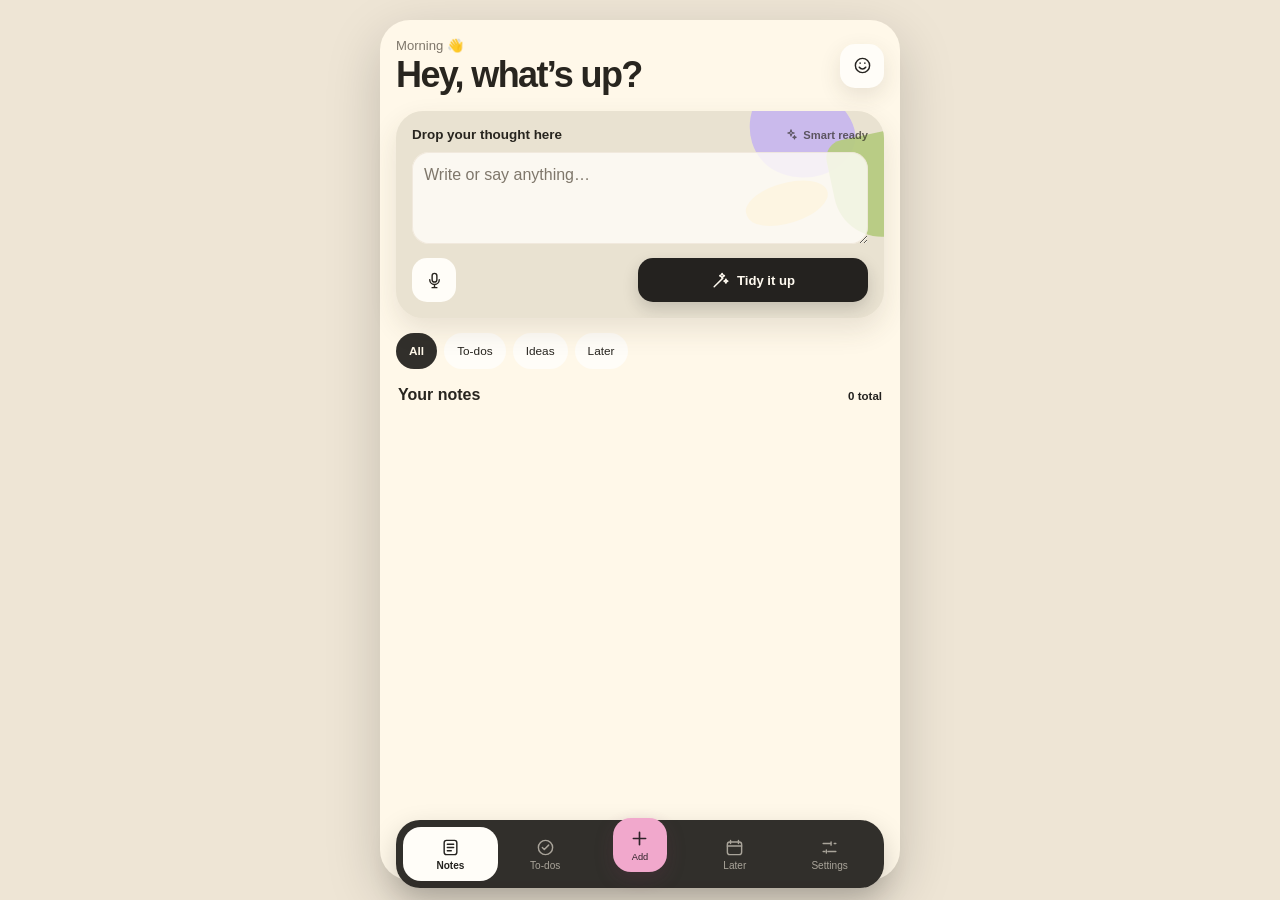
==== index.html @ 0a2e4836 "Build Mello Notes PWA with Daily Space design" ====
<!doctype html>
<html lang="en">
<head>
  <meta charset="utf-8">
  <meta name="viewport" content="width=device-width, initial-scale=1, viewport-fit=cover">
  <meta name="theme-color" content="#fff8e9">
  <meta name="apple-mobile-web-app-capable" content="yes">
  <meta name="apple-mobile-web-app-status-bar-style" content="default">
  <meta name="apple-mobile-web-app-title" content="Mello Notes">
  <meta name="description" content="A friendly, private notes app that turns messy thoughts into clear notes and actions.">
  <title>Mello Notes</title>
  <link rel="manifest" href="manifest.webmanifest">
  <link rel="icon" href="icons/icon.svg" type="image/svg+xml">
  <link rel="apple-touch-icon" href="icons/icon-180.png">
  <link rel="stylesheet" href="styles.css">
</head>
<body>
  <div class="app-shell" data-theme="sunset">
    <header class="app-header">
      <div>
        <p class="greeting" id="greeting">Morning 👋</p>
        <h1 id="screenTitle">Hey, what’s up?</h1>
      </div>
      <button class="icon-button profile-button" id="settingsButton" aria-label="Open settings">
        <svg aria-hidden="true"><use href="#icon-smile"></use></svg>
      </button>
    </header>

    <main>
      <section class="capture-panel" id="capturePanel" aria-labelledby="newNoteLabel">
        <span class="abstract-shape shape-a" aria-hidden="true"></span>
        <span class="abstract-shape shape-b" aria-hidden="true"></span>
        <span class="abstract-shape shape-c" aria-hidden="true"></span>
        <div class="capture-heading">
          <label id="newNoteLabel" for="noteInput">Drop your thought here</label>
          <span class="ai-ready"><svg aria-hidden="true"><use href="#icon-sparkles"></use></svg>Smart ready</span>
        </div>
        <textarea id="noteInput" rows="3" placeholder="Write or say anything…" autocomplete="off"></textarea>
        <div class="capture-actions">
          <button class="mic-button" id="micButton" type="button" aria-label="Use iPhone dictation">
            <svg aria-hidden="true"><use href="#icon-mic"></use></svg>
          </button>
          <button class="primary-button" id="organizeButton" type="button">
            <svg aria-hidden="true"><use href="#icon-wand"></use></svg>
            Tidy it up
          </button>
        </div>
      </section>

      <section id="notesView" class="view active-view" aria-label="Notes">
        <div class="filter-row" role="group" aria-label="Filter notes">
          <button class="filter-chip active" data-filter="all">All</button>
          <button class="filter-chip" data-filter="task">To-dos</button>
          <button class="filter-chip" data-filter="idea">Ideas</button>
          <button class="filter-chip" data-filter="scheduled">Later</button>
        </div>
        <div class="section-heading">
          <h2>Your notes</h2>
          <span id="noteCount">0 total</span>
        </div>
        <div class="note-grid" id="noteGrid"></div>
        <div class="empty-state" id="notesEmpty" hidden>
          <span class="empty-icon">💭</span>
          <h3>Your thoughts will live here</h3>
          <p>Write something above—even if it is messy.</p>
        </div>
      </section>

      <section id="tasksView" class="view" aria-label="Tasks" hidden>
        <div class="section-heading top-section"><h2>To-dos</h2><span id="taskCount">0 open</span></div>
        <div id="taskList" class="task-list"></div>
        <div class="empty-state" id="tasksEmpty" hidden><span class="empty-icon">✅</span><h3>Nothing waiting</h3><p>Tasks found in your notes will appear here.</p></div>
      </section>

      <section id="scheduleView" class="view" aria-label="Schedule" hidden>
        <div class="section-heading top-section"><h2>Later</h2><span>Reminders</span></div>
        <div id="scheduleList" class="schedule-list"></div>
        <div class="empty-state" id="scheduleEmpty" hidden><span class="empty-icon">🗓️</span><h3>No reminders yet</h3><p>Add a date to any note when you need a nudge.</p></div>
      </section>
    </main>

    <nav class="bottom-nav" aria-label="Main navigation">
      <button class="nav-button active" data-view="notes" aria-label="Notes"><svg aria-hidden="true"><use href="#icon-note"></use></svg><span>Notes</span></button>
      <button class="nav-button" data-view="tasks" aria-label="Tasks"><svg aria-hidden="true"><use href="#icon-check"></use></svg><span>To-dos</span></button>
      <button class="nav-button add-button" data-view="add" aria-label="Add a note"><svg aria-hidden="true"><use href="#icon-plus"></use></svg><span>Add</span></button>
      <button class="nav-button" data-view="schedule" aria-label="Schedule"><svg aria-hidden="true"><use href="#icon-calendar"></use></svg><span>Later</span></button>
      <button class="nav-button" data-view="settings" aria-label="Settings"><svg aria-hidden="true"><use href="#icon-settings"></use></svg><span>Settings</span></button>
    </nav>

  <dialog id="organizeDialog" class="sheet-dialog">
    <form method="dialog" class="sheet-card" id="organizeForm">
      <div class="sheet-handle"></div>
      <div class="sheet-header"><div><span class="sheet-kicker">Smart suggestion</span><h2>Here’s a clearer version</h2></div><button class="icon-button" value="cancel" aria-label="Close"><svg aria-hidden="true"><use href="#icon-close"></use></svg></button></div>
      <label for="organizedTitle">Title</label>
      <input id="organizedTitle" type="text" maxlength="80">
      <label for="organizedText">Organized note</label>
      <textarea id="organizedText" rows="5"></textarea>
      <div class="suggestion-block">
        <div class="suggestion-heading"><strong>Tasks found</strong><span id="detectedTaskCount">0</span></div>
        <div id="detectedTasks" class="detected-tasks"></div>
      </div>
      <div class="reminder-fields">
        <label>Reminder date<input id="suggestedDate" type="date"></label>
        <label>Time<input id="suggestedTime" type="time"></label>
      </div>
      <details class="original-note"><summary>See original words</summary><p id="originalText"></p></details>
      <div class="sheet-actions"><button class="secondary-button" value="cancel">Keep original</button><button class="primary-button" id="applyOrganized" value="default"><svg aria-hidden="true"><use href="#icon-check"></use></svg>Use this version</button></div>
    </form>
  </dialog>

  <dialog id="noteDialog" class="sheet-dialog">
    <form method="dialog" class="sheet-card" id="noteForm">
      <div class="sheet-handle"></div>
      <div class="sheet-header"><div><span class="sheet-kicker">Note</span><h2>Edit your note</h2></div><button class="icon-button" value="cancel" aria-label="Close"><svg aria-hidden="true"><use href="#icon-close"></use></svg></button></div>
      <input type="hidden" id="editingNoteId">
      <label for="editingTitle">Title</label><input id="editingTitle" type="text" maxlength="80">
      <label for="editingText">Note</label><textarea id="editingText" rows="6"></textarea>
      <div class="reminder-fields"><label>Reminder date<input id="editingDate" type="date"></label><label>Time<input id="editingTime" type="time"></label></div>
      <div class="sheet-actions split"><button type="button" class="danger-button" id="deleteNote">Delete</button><div><button class="secondary-button" value="cancel">Cancel</button><button class="primary-button" id="saveNote" value="default">Save</button></div></div>
    </form>
  </dialog>

  <dialog id="settingsDialog" class="sheet-dialog">
    <form method="dialog" class="sheet-card settings-card">
      <div class="sheet-handle"></div>
      <div class="sheet-header"><div><span class="sheet-kicker">Make it yours</span><h2>Settings</h2></div><button class="icon-button" value="cancel" aria-label="Close"><svg aria-hidden="true"><use href="#icon-close"></use></svg></button></div>
      <section class="settings-section"><h3>Colour</h3><div class="theme-picker" id="themePicker"><button type="button" data-theme="ocean" class="theme-option"><span class="theme-swatch ocean"></span>Ocean</button><button type="button" data-theme="grape" class="theme-option"><span class="theme-swatch grape"></span>Grape</button><button type="button" data-theme="sunset" class="theme-option active"><span class="theme-swatch sunset"></span>Daily</button><button type="button" data-theme="matcha" class="theme-option"><span class="theme-swatch matcha"></span>Matcha</button></div></section>
      <section class="settings-section"><h3>Install on iPhone</h3><p>Open this page in Safari, tap Share, then choose <strong>Add to Home Screen</strong>.</p></section>
      <section class="settings-section"><h3>Your data</h3><p>Notes stay in this browser on this device.</p><div class="settings-actions"><button type="button" class="secondary-button" id="exportData">Export backup</button><label class="secondary-button file-button">Import backup<input id="importData" type="file" accept="application/json"></label></div></section>
    </form>
  </dialog>

  <div class="toast" id="toast" role="status" aria-live="polite"></div>
  </div>

  <svg width="0" height="0" class="icon-sprite" aria-hidden="true">
    <symbol id="icon-smile" viewBox="0 0 24 24"><circle cx="12" cy="12" r="9" fill="none" stroke="currentColor" stroke-width="1.8"/><path d="M8 14.2c1 1.5 2.3 2.2 4 2.2s3-.7 4-2.2M9 9h.01M15 9h.01" fill="none" stroke="currentColor" stroke-linecap="round" stroke-width="2"/></symbol>
    <symbol id="icon-sparkles" viewBox="0 0 24 24"><path d="m12 3 1.4 4.1L17.5 8.5l-4.1 1.4L12 14l-1.4-4.1-4.1-1.4 4.1-1.4L12 3Zm6 10 .8 2.2 2.2.8-2.2.8L18 19l-.8-2.2L15 16l2.2-.8L18 13Z" fill="none" stroke="currentColor" stroke-linejoin="round" stroke-width="1.8"/></symbol>
    <symbol id="icon-mic" viewBox="0 0 24 24"><rect x="9" y="3" width="6" height="11" rx="3" fill="none" stroke="currentColor" stroke-width="1.8"/><path d="M6 11a6 6 0 0 0 12 0M12 17v4M9 21h6" fill="none" stroke="currentColor" stroke-linecap="round" stroke-width="1.8"/></symbol>
    <symbol id="icon-wand" viewBox="0 0 24 24"><path d="m4 20 11-11M13 5l1-2 1 2 2 1-2 1-1 2-1-2-2-1 2-1Zm5 7 .8-1.7.8 1.7 1.7.8-1.7.8-.8 1.7-.8-1.7-1.7-.8 1.7-.8Z" fill="none" stroke="currentColor" stroke-linecap="round" stroke-linejoin="round" stroke-width="1.8"/></symbol>
    <symbol id="icon-note" viewBox="0 0 24 24"><rect x="4" y="3" width="16" height="18" rx="3" fill="none" stroke="currentColor" stroke-width="1.8"/><path d="M8 8h8M8 12h8M8 16h5" stroke="currentColor" stroke-linecap="round" stroke-width="1.8"/></symbol>
    <symbol id="icon-check" viewBox="0 0 24 24"><circle cx="12" cy="12" r="9" fill="none" stroke="currentColor" stroke-width="1.8"/><path d="m8 12 2.5 2.5L16 9" fill="none" stroke="currentColor" stroke-linecap="round" stroke-linejoin="round" stroke-width="1.8"/></symbol>
    <symbol id="icon-calendar" viewBox="0 0 24 24"><rect x="3" y="5" width="18" height="16" rx="3" fill="none" stroke="currentColor" stroke-width="1.8"/><path d="M7 3v4M17 3v4M3 10h18" stroke="currentColor" stroke-linecap="round" stroke-width="1.8"/></symbol>
    <symbol id="icon-plus" viewBox="0 0 24 24"><path d="M12 5v14M5 12h14" stroke="currentColor" stroke-linecap="round" stroke-width="1.9"/></symbol>
    <symbol id="icon-settings" viewBox="0 0 24 24"><path d="M4 7h10M18 7h2M4 17h2M10 17h10M14 5v4M8 15v4" fill="none" stroke="currentColor" stroke-linecap="round" stroke-width="1.8"/></symbol>
    <symbol id="icon-close" viewBox="0 0 24 24"><path d="m7 7 10 10M17 7 7 17" stroke="currentColor" stroke-linecap="round" stroke-width="1.8"/></symbol>
  </svg>
  <script src="app.js"></script>
</body>
</html>
---- styles.css ----
:root {
  color-scheme: light dark;
  font-family: ui-rounded, "SF Pro Rounded", -apple-system, BlinkMacSystemFont, "Segoe UI", sans-serif;
  font-synthesis: none;
  -webkit-tap-highlight-color: transparent;
}

* { box-sizing: border-box; }

html, body { margin: 0; min-height: 100%; }

body {
  background: light-dark(#eee5d5, #151310);
  color: light-dark(#28251f, #fff8ed);
  overscroll-behavior-y: none;
}

button, input, textarea { font: inherit; }
button { cursor: pointer; }
button:focus-visible, input:focus-visible, textarea:focus-visible, summary:focus-visible, .file-button:focus-within {
  outline: 3px solid color-mix(in srgb, var(--primary) 45%, transparent);
  outline-offset: 2px;
}

.app-shell {
  --bg: light-dark(#fff8e9, #211d19);
  --ink: light-dark(#28251f, #fff8ed);
  --muted: light-dark(#7f776b, #b9afa1);
  --surface: light-dark(#fffdf8, #302b26);
  --surface-soft: light-dark(#f4ecdd, #3a332c);
  --primary: light-dark(#24221f, #fff7e9);
  --primary-ink: light-dark(#fffaf0, #24211d);
  --capture: light-dark(#e9e2d1, #37312b);
  --capture-field: light-dark(rgba(255,253,248,.82), rgba(31,27,23,.62));
  --line: light-dark(#eadfce, #4b4238);
  --nav: light-dark(rgba(37,35,31,.94), rgba(255,248,235,.94));
  --nav-ink: light-dark(#fff8e9, #28231e);
  --shadow: light-dark(rgba(69,56,38,.12), rgba(0,0,0,.28));
  width: min(100%, 520px);
  min-height: 100svh;
  margin: 0 auto;
  background: var(--bg);
  color: var(--ink);
  padding: calc(env(safe-area-inset-top) + 18px) 16px calc(env(safe-area-inset-bottom) + 98px);
  transition: background-color .24s ease, color .24s ease;
}

.app-shell[data-theme="grape"] {
  --bg: light-dark(#fbf6ff, #241e2b); --ink: light-dark(#382b48, #f9efff); --muted: light-dark(#7c7088, #b8a9c5);
  --surface: light-dark(#ffffff, #382c42); --surface-soft: light-dark(#f0e8ff, #3d3150); --primary: light-dark(#8861e6, #ae91ff);
  --primary-ink: light-dark(#ffffff, #26164d); --capture: light-dark(#dfd0ff, #4b3f70); --capture-field: light-dark(rgba(255,255,255,.72), rgba(47,35,63,.53));
  --line: light-dark(#eadff2, #4b3b57); --nav: light-dark(rgba(54,39,73,.92), rgba(240,228,255,.92)); --nav-ink: light-dark(#ffffff, #37284a);
}

.app-shell[data-theme="ocean"] {
  --bg: light-dark(#f4fbff, #172229); --ink: light-dark(#173044, #edf8ff); --muted: light-dark(#6c8392, #9db3c1);
  --surface: light-dark(#ffffff, #243740); --surface-soft: light-dark(#e7f5fc, #21353f); --primary: light-dark(#3b80e6, #84b0ff);
  --primary-ink: light-dark(#ffffff, #102542); --capture: light-dark(#bde8ff, #28536a); --capture-field: light-dark(rgba(255,255,255,.72), rgba(20,49,64,.52));
  --line: light-dark(#dceaf2, #344b57); --nav: light-dark(rgba(25,56,77,.92), rgba(225,242,250,.92)); --nav-ink: light-dark(#ffffff, #173042);
}

.app-shell[data-theme="sunset"] {
  --bg: light-dark(#fff8e9, #211d19); --ink: light-dark(#28251f, #fff8ed); --muted: light-dark(#7f776b, #b9afa1);
  --surface: light-dark(#fffdf8, #302b26); --surface-soft: light-dark(#f4ecdd, #3a332c); --primary: light-dark(#24221f, #fff7e9);
  --primary-ink: light-dark(#fffaf0, #24211d); --capture: light-dark(#e9e2d1, #37312b); --capture-field: light-dark(rgba(255,253,248,.82), rgba(31,27,23,.62));
  --line: light-dark(#eadfce, #4b4238); --nav: light-dark(rgba(37,35,31,.94), rgba(255,248,235,.94)); --nav-ink: light-dark(#fff8e9, #28231e);
}

.app-shell[data-theme="matcha"] {
  --bg: light-dark(#f7faef, #1f261a); --ink: light-dark(#2d3b27, #f0f7e9); --muted: light-dark(#728068, #aab7a1);
  --surface: light-dark(#ffffff, #303c29); --surface-soft: light-dark(#edf5e7, #34452d); --primary: light-dark(#5c913e, #8dca69);
  --primary-ink: light-dark(#ffffff, #19310d); --capture: light-dark(#d7edc9, #3d5c31); --capture-field: light-dark(rgba(255,255,255,.72), rgba(42,65,33,.52));
  --line: light-dark(#e1e9d9, #414d38); --nav: light-dark(rgba(46,64,38,.92), rgba(234,246,224,.92)); --nav-ink: light-dark(#ffffff, #2b4321);
}

.app-header { display: flex; align-items: center; justify-content: space-between; gap: 12px; }
.greeting { margin: 0 0 3px; color: var(--muted); font-size: .82rem; }
h1 { margin: 0; max-width: 310px; font-size: clamp(1.75rem, 8vw, 2.25rem); line-height: 1.03; letter-spacing: -.045em; }
h2, h3, p { margin-top: 0; }

.icon-button, .mic-button {
  width: 44px; height: 44px; border: 0; border-radius: 15px; display: grid; place-items: center; flex: 0 0 auto;
  background: var(--surface); color: var(--primary);
}
.icon-button svg, .mic-button svg, .primary-button svg, .nav-button svg, .ai-ready svg { width: 19px; height: 19px; fill: none; }
.profile-button { box-shadow: 0 8px 22px var(--shadow); }

.capture-panel { position: relative; isolation: isolate; overflow: hidden; margin-top: 18px; padding: 16px; border-radius: 27px; background: var(--capture); box-shadow: 0 12px 28px var(--shadow); }
.capture-panel > :not(.abstract-shape) { position: relative; z-index: 2; }
.abstract-shape { position: absolute; z-index: 1; display: block; pointer-events: none; opacity: .94; }
.shape-a { width: 108px; height: 92px; top: -25px; right: 29px; border-radius: 44% 56% 55% 45% / 42% 42% 58% 58%; background: #c8b8ef; transform: rotate(25deg); }
.shape-b { width: 76px; height: 104px; top: 24px; right: -25px; border-radius: 18px 0 0 48px; background: #b6cb81; transform: rotate(-12deg); }
.shape-c { width: 84px; height: 40px; top: 72px; right: 55px; border-radius: 45% 55% 48% 52%; background: #f5d47b; transform: rotate(-18deg); }
.capture-heading { display: flex; align-items: center; justify-content: space-between; gap: 10px; font-size: .84rem; font-weight: 750; }
.ai-ready { display: flex; align-items: center; gap: 5px; font-size: .7rem; opacity: .68; }
.ai-ready svg { width: 14px; height: 14px; }
#noteInput {
  width: 100%; min-height: 92px; margin-top: 10px; padding: 12px; resize: vertical; border: 0; border-radius: 17px;
  background: var(--capture-field); color: var(--ink); font-size: 1rem; line-height: 1.4;
  box-shadow: inset 0 0 0 1px color-mix(in srgb, var(--line) 55%, transparent);
}
#noteInput::placeholder { color: var(--muted); opacity: 1; }
.capture-actions { display: flex; align-items: center; justify-content: space-between; gap: 10px; margin-top: 10px; }
.mic-button { background: var(--surface); color: var(--ink); }
.primary-button, .secondary-button, .danger-button, .file-button {
  min-height: 44px; border-radius: 15px; border: 0; padding: 0 15px; display: inline-flex; align-items: center; justify-content: center; gap: 7px;
  font-size: .82rem; font-weight: 750;
}
.primary-button { background: var(--primary); color: var(--primary-ink); box-shadow: 0 7px 16px color-mix(in srgb, var(--primary) 18%, transparent); }
#organizeButton { flex: 1; max-width: 230px; }
.secondary-button, .file-button { background: var(--surface-soft); color: var(--ink); }
.danger-button { background: light-dark(#ffe4e1, #5b302d); color: light-dark(#a32922, #ffaaa3); }

.filter-row { display: flex; gap: 7px; margin-top: 15px; overflow-x: auto; scrollbar-width: none; }
.filter-row::-webkit-scrollbar { display: none; }
.filter-chip { min-height: 36px; padding: 0 13px; white-space: nowrap; border: 0; border-radius: 999px; background: var(--surface); color: var(--ink); font-size: .74rem; }
.filter-chip.active { background: var(--nav); color: var(--nav-ink); font-weight: 750; }
.section-heading { display: flex; justify-content: space-between; align-items: baseline; margin: 17px 2px 9px; }
.section-heading h2 { margin: 0; font-size: 1rem; }
.section-heading span { color: var(--primary); font-size: .72rem; font-weight: 700; }
.top-section { margin-top: 21px; }

.view { display: none; }
.view.active-view { display: block; }
.note-grid { display: grid; grid-template-columns: repeat(2, minmax(0, 1fr)); gap: 9px; }
.note-card {
  --card-bg: var(--surface); min-height: 118px; padding: 12px; border: 0; border-radius: 18px; text-align: left; background: var(--card-bg); color: var(--ink);
  display: flex; flex-direction: column; justify-content: space-between; box-shadow: inset 0 0 0 1px color-mix(in srgb, var(--line) 65%, transparent);
}
.note-card:nth-child(6n+1) { --card-bg: light-dark(#d9cdf5, #4b4270); }
.note-card:nth-child(6n+2) { --card-bg: light-dark(#f8e99b, #5e5428); }
.note-card:nth-child(6n+3) { --card-bg: light-dark(#c7e3af, #315c39); }
.note-card:nth-child(6n+4) { --card-bg: light-dark(#f4c8d9, #653f4d); }
.note-card:nth-child(6n+5) { --card-bg: light-dark(#c9dfef, #31536b); }
.note-card-top { display: flex; align-items: flex-start; justify-content: space-between; gap: 7px; }
.note-card h3 { margin: 0; font-size: .83rem; line-height: 1.23; }
.note-card p { margin: 5px 0 0; color: color-mix(in srgb, var(--ink) 64%, transparent); font-size: .69rem; line-height: 1.38; display: -webkit-box; -webkit-line-clamp: 3; -webkit-box-orient: vertical; overflow: hidden; }
.note-type { width: 29px; height: 29px; border-radius: 10px; background: light-dark(rgba(255,255,255,.65), rgba(255,255,255,.1)); display: grid; place-items: center; flex: 0 0 auto; font-size: .9rem; }
.note-meta { display: flex; align-items: center; gap: 5px; margin-top: 9px; font-size: .64rem; font-weight: 750; opacity: .7; }

.empty-state { padding: 44px 20px; text-align: center; color: var(--muted); }
.empty-state h3 { margin: 8px 0 4px; color: var(--ink); }
.empty-state p { margin-bottom: 0; font-size: .84rem; }
.empty-icon { font-size: 2rem; }

.task-list, .schedule-list { display: grid; gap: 9px; }
.task-row, .schedule-card { padding: 13px; border-radius: 17px; background: var(--surface); border: 1px solid var(--line); }
.task-row { display: grid; grid-template-columns: auto 1fr; gap: 10px; align-items: start; }
.task-row input { width: 21px; height: 21px; margin: 1px 0 0; accent-color: var(--primary); }
.task-row label { font-size: .88rem; font-weight: 650; }
.task-row small, .schedule-card small { display: block; margin-top: 4px; color: var(--muted); font-size: .7rem; }
.task-row.done label { text-decoration: line-through; color: var(--muted); }
.schedule-card { display: flex; justify-content: space-between; gap: 12px; }
.schedule-date { min-width: 62px; text-align: center; padding: 9px; border-radius: 13px; background: var(--surface-soft); color: var(--primary); font-size: .7rem; font-weight: 750; }
.schedule-card h3 { margin: 0; font-size: .9rem; }
.calendar-button { margin-top: 9px; min-height: 34px; border: 0; border-radius: 11px; padding: 0 10px; background: var(--surface-soft); color: var(--ink); font-size: .7rem; font-weight: 750; }

.bottom-nav {
  position: fixed; z-index: 10; left: 50%; bottom: calc(env(safe-area-inset-bottom) + 12px); transform: translateX(-50%); width: min(calc(100% - 30px), 488px); height: 68px;
  border-radius: 24px; padding: 7px; display: grid; grid-template-columns: repeat(5, 1fr); background: var(--nav); color: var(--nav-ink); backdrop-filter: blur(18px); box-shadow: 0 11px 28px rgba(0,0,0,.18);
}
.nav-button { border: 0; border-radius: 18px; background: transparent; color: inherit; opacity: .58; display: flex; flex-direction: column; align-items: center; justify-content: center; gap: 3px; font-size: .63rem; }
.nav-button svg { width: 19px; height: 19px; }
.nav-button.active { opacity: 1; background: var(--surface); color: var(--primary); font-weight: 750; }
.nav-button.add-button { width: 54px; height: 54px; margin: -9px auto 0; align-self: start; border-radius: 18px; background: #f1a8cc; color: #2e2228; opacity: 1; box-shadow: 0 7px 18px rgba(96,46,72,.28); }
.nav-button.add-button span { font-size: .58rem; }
.nav-button.add-button svg { width: 21px; height: 21px; }

dialog { color: var(--ink); }
.sheet-dialog { width: min(100% - 18px, 500px); max-height: min(88svh, 760px); margin: auto auto 0; padding: 0; border: 0; border-radius: 26px 26px 0 0; background: transparent; }
.sheet-dialog::backdrop { background: rgba(5,10,14,.42); backdrop-filter: blur(3px); }
.sheet-card { overflow-y: auto; max-height: min(88svh, 760px); padding: 9px 18px calc(env(safe-area-inset-bottom) + 22px); border-radius: 26px 26px 0 0; background: var(--bg); color: var(--ink); }
.sheet-handle { width: 42px; height: 5px; margin: 0 auto 13px; border-radius: 99px; background: var(--line); }
.sheet-header { display: flex; align-items: start; justify-content: space-between; gap: 12px; }
.sheet-header h2 { margin: 2px 0 15px; font-size: 1.3rem; }
.sheet-kicker { color: var(--primary); font-size: .7rem; font-weight: 750; }
.sheet-card > label, .reminder-fields label { display: grid; gap: 6px; margin-top: 11px; color: var(--muted); font-size: .72rem; font-weight: 700; }
.sheet-card input, .sheet-card textarea { width: 100%; border: 1px solid var(--line); border-radius: 14px; padding: 11px; background: var(--surface); color: var(--ink); font-size: 1rem; }
.sheet-card textarea { resize: vertical; line-height: 1.4; }
.suggestion-block { margin-top: 13px; padding: 12px; border-radius: 16px; background: var(--surface-soft); }
.suggestion-heading { display: flex; justify-content: space-between; font-size: .78rem; }
.detected-tasks { display: grid; gap: 7px; margin-top: 9px; }
.detected-task { display: flex; align-items: center; gap: 7px; font-size: .78rem; }
.detected-task::before { content: ""; width: 14px; height: 14px; border: 1.5px solid var(--primary); border-radius: 4px; flex: 0 0 auto; }
.reminder-fields { display: grid; grid-template-columns: 1fr 1fr; gap: 9px; }
.original-note { margin-top: 14px; color: var(--muted); font-size: .77rem; }
.original-note p { margin: 8px 0 0; white-space: pre-wrap; }
.sheet-actions { display: flex; justify-content: flex-end; gap: 8px; margin-top: 18px; }
.sheet-actions.split { justify-content: space-between; }
.sheet-actions.split > div { display: flex; gap: 8px; }

.settings-section { padding: 14px 0; border-top: 1px solid var(--line); }
.settings-section h3 { margin-bottom: 7px; font-size: .9rem; }
.settings-section p { margin-bottom: 0; color: var(--muted); font-size: .78rem; line-height: 1.45; }
.theme-picker { display: grid; grid-template-columns: repeat(2, 1fr); gap: 8px; }
.theme-option { min-height: 50px; border: 1px solid var(--line); border-radius: 15px; background: var(--surface); color: var(--ink); display: flex; align-items: center; gap: 8px; padding: 8px; font-size: .75rem; font-weight: 700; }
.theme-option.active { border-color: var(--primary); box-shadow: inset 0 0 0 1px var(--primary); }
.theme-swatch { width: 31px; height: 31px; border-radius: 10px; }
.theme-swatch.ocean { background: linear-gradient(135deg,#3d82e8 50%,#73dbc1 50%); }
.theme-swatch.grape { background: linear-gradient(135deg,#8b63e8 50%,#f1a8d1 50%); }
.theme-swatch.sunset { background: conic-gradient(from 210deg,#f1a8cc,#c8b8ef,#b6cb81,#f5d47b,#f1a8cc); }
.theme-swatch.matcha { background: linear-gradient(135deg,#5f963f 50%,#c6df6a 50%); }
.settings-actions { display: flex; flex-wrap: wrap; gap: 8px; margin-top: 12px; }
.file-button { position: relative; overflow: hidden; }
.file-button input { position: absolute; width: 1px; height: 1px; opacity: 0; }

.toast { position: fixed; z-index: 40; left: 50%; bottom: calc(env(safe-area-inset-bottom) + 94px); transform: translate(-50%, 18px); max-width: calc(100% - 40px); padding: 11px 14px; border-radius: 14px; background: light-dark(#18242c,#eef7fb); color: light-dark(#fff,#172830); box-shadow: 0 10px 25px rgba(0,0,0,.2); font-size: .78rem; opacity: 0; pointer-events: none; transition: opacity .18s ease, transform .18s ease; }
.toast.show { opacity: 1; transform: translate(-50%,0); }
.icon-sprite { position: absolute; overflow: hidden; }

@media (min-width: 640px) {
  .app-shell { margin-top: 20px; min-height: calc(100svh - 40px); border-radius: 30px; box-shadow: 0 18px 55px rgba(0,0,0,.18); }
}

@media (max-width: 350px) {
  .note-grid { grid-template-columns: 1fr; }
  .note-card { min-height: 110px; }
}

@media (prefers-reduced-motion: reduce) {
  *, *::before, *::after { scroll-behavior: auto !important; transition-duration: .001ms !important; }
}
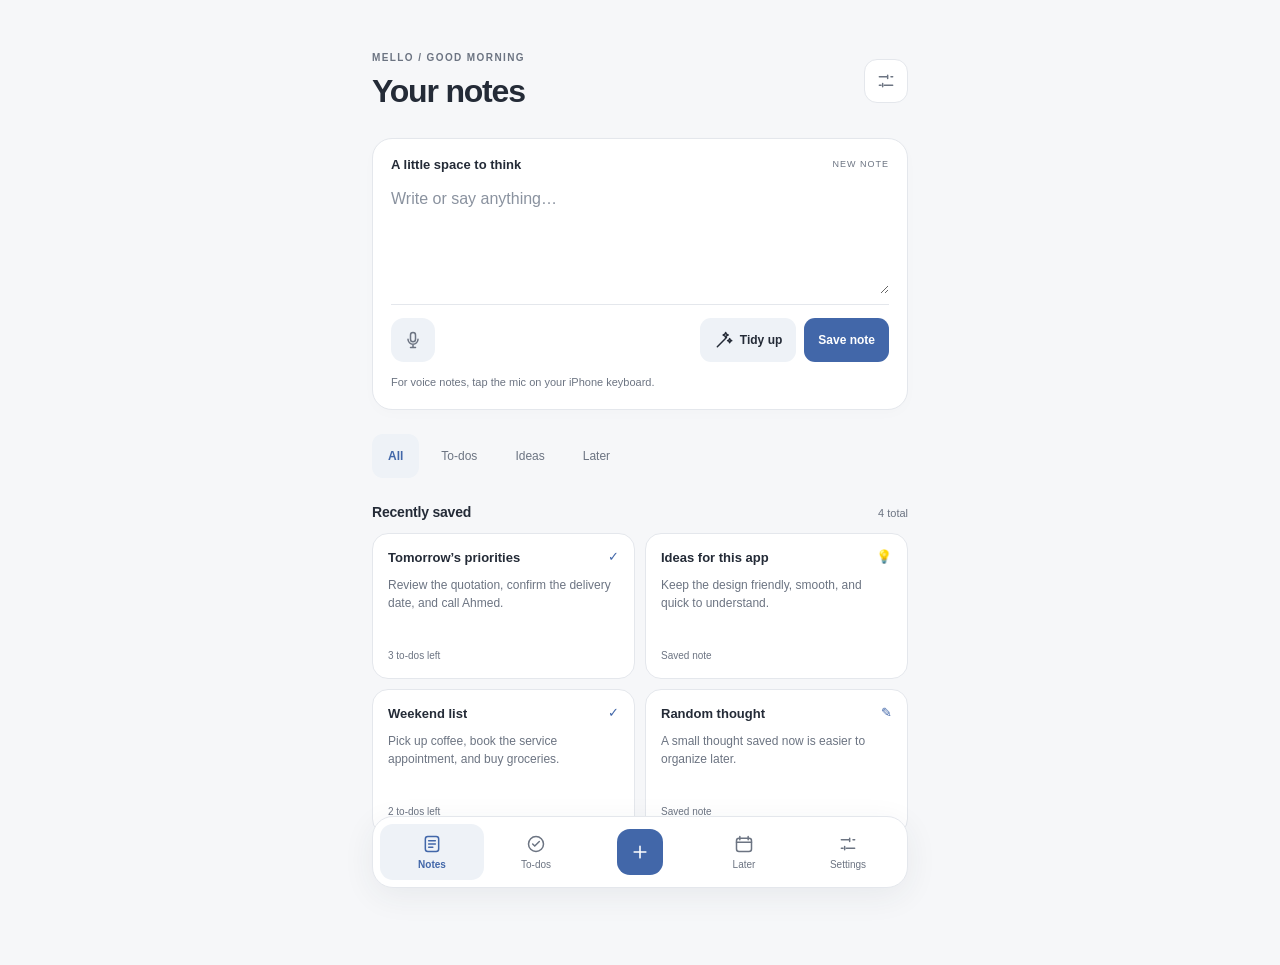
==== commit 876b0b09: "Fix startup crash and redesign Mello with clean neutral interface" ====
--- a/index.html
+++ b/index.html
@@ -3,7 +3,7 @@
 <head>
   <meta charset="utf-8">
   <meta name="viewport" content="width=device-width, initial-scale=1, viewport-fit=cover">
-  <meta name="theme-color" content="#fff8e9">
+  <meta name="theme-color" content="#f6f7f9">
   <meta name="apple-mobile-web-app-capable" content="yes">
   <meta name="apple-mobile-web-app-status-bar-style" content="default">
   <meta name="apple-mobile-web-app-title" content="Mello Notes">
@@ -15,36 +15,35 @@
   <link rel="stylesheet" href="styles.css">
 </head>
 <body>
-  <div class="app-shell" data-theme="sunset">
+  <div class="app-shell" data-theme="ocean">
     <header class="app-header">
       <div>
-        <p class="greeting" id="greeting">Morning 👋</p>
-        <h1 id="screenTitle">Hey, what’s up?</h1>
+        <p class="greeting" id="greeting">MELLO / YOUR PERSONAL SPACE</p>
+        <h1 id="screenTitle">Your notes</h1>
       </div>
       <button class="icon-button profile-button" id="settingsButton" aria-label="Open settings">
-        <svg aria-hidden="true"><use href="#icon-smile"></use></svg>
+        <svg aria-hidden="true"><use href="#icon-settings"></use></svg>
       </button>
     </header>
 
     <main>
       <section class="capture-panel" id="capturePanel" aria-labelledby="newNoteLabel">
-        <span class="abstract-shape shape-a" aria-hidden="true"></span>
-        <span class="abstract-shape shape-b" aria-hidden="true"></span>
-        <span class="abstract-shape shape-c" aria-hidden="true"></span>
         <div class="capture-heading">
-          <label id="newNoteLabel" for="noteInput">Drop your thought here</label>
-          <span class="ai-ready"><svg aria-hidden="true"><use href="#icon-sparkles"></use></svg>Smart ready</span>
+          <label id="newNoteLabel" for="noteInput">A little space to think</label>
+          <span class="ai-ready">NEW NOTE</span>
         </div>
         <textarea id="noteInput" rows="3" placeholder="Write or say anything…" autocomplete="off"></textarea>
         <div class="capture-actions">
           <button class="mic-button" id="micButton" type="button" aria-label="Use iPhone dictation">
             <svg aria-hidden="true"><use href="#icon-mic"></use></svg>
           </button>
-          <button class="primary-button" id="organizeButton" type="button">
+          <button class="secondary-button" id="organizeButton" type="button">
             <svg aria-hidden="true"><use href="#icon-wand"></use></svg>
-            Tidy it up
+            Tidy up
           </button>
+          <button class="primary-button" id="savePlainNote" type="button">Save note</button>
         </div>
+        <p class="capture-hint">For voice notes, tap the mic on your iPhone keyboard.</p>
       </section>
 
       <section id="notesView" class="view active-view" aria-label="Notes">
@@ -55,7 +54,7 @@
           <button class="filter-chip" data-filter="scheduled">Later</button>
         </div>
         <div class="section-heading">
-          <h2>Your notes</h2>
+          <h2>Recently saved</h2>
           <span id="noteCount">0 total</span>
         </div>
         <div class="note-grid" id="noteGrid"></div>
@@ -90,7 +89,8 @@
   <dialog id="organizeDialog" class="sheet-dialog">
     <form method="dialog" class="sheet-card" id="organizeForm">
       <div class="sheet-handle"></div>
-      <div class="sheet-header"><div><span class="sheet-kicker">Smart suggestion</span><h2>Here’s a clearer version</h2></div><button class="icon-button" value="cancel" aria-label="Close"><svg aria-hidden="true"><use href="#icon-close"></use></svg></button></div>
+      <div class="sheet-header"><div><span class="sheet-kicker">Formatting preview</span><h2>A little more organized</h2></div><button class="icon-button" value="cancel" aria-label="Close"><svg aria-hidden="true"><use href="#icon-close"></use></svg></button></div>
+      <p class="capture-hint">Basic offline formatting, not AI rewriting. Please review dates and tasks before saving.</p>
       <label for="organizedTitle">Title</label>
       <input id="organizedTitle" type="text" maxlength="80">
       <label for="organizedText">Organized note</label>
@@ -104,7 +104,7 @@
         <label>Time<input id="suggestedTime" type="time"></label>
       </div>
       <details class="original-note"><summary>See original words</summary><p id="originalText"></p></details>
-      <div class="sheet-actions"><button class="secondary-button" value="cancel">Keep original</button><button class="primary-button" id="applyOrganized" value="default"><svg aria-hidden="true"><use href="#icon-check"></use></svg>Use this version</button></div>
+      <div class="sheet-actions"><button class="secondary-button" id="keepOriginal" type="button">Save original</button><button class="primary-button" id="applyOrganized" value="default"><svg aria-hidden="true"><use href="#icon-check"></use></svg>Save version</button></div>
     </form>
   </dialog>
 
@@ -116,6 +116,8 @@
       <label for="editingTitle">Title</label><input id="editingTitle" type="text" maxlength="80">
       <label for="editingText">Note</label><textarea id="editingText" rows="6"></textarea>
       <div class="reminder-fields"><label>Reminder date<input id="editingDate" type="date"></label><label>Time<input id="editingTime" type="time"></label></div>
+      <button type="button" class="calendar-button" id="noteCalendar">Save &amp; export to Calendar</button>
+      <p class="capture-hint">Import the event into Calendar and set an alert there. Mello does not send background notifications.</p>
       <div class="sheet-actions split"><button type="button" class="danger-button" id="deleteNote">Delete</button><div><button class="secondary-button" value="cancel">Cancel</button><button class="primary-button" id="saveNote" value="default">Save</button></div></div>
     </form>
   </dialog>
@@ -124,7 +126,7 @@
     <form method="dialog" class="sheet-card settings-card">
       <div class="sheet-handle"></div>
       <div class="sheet-header"><div><span class="sheet-kicker">Make it yours</span><h2>Settings</h2></div><button class="icon-button" value="cancel" aria-label="Close"><svg aria-hidden="true"><use href="#icon-close"></use></svg></button></div>
-      <section class="settings-section"><h3>Colour</h3><div class="theme-picker" id="themePicker"><button type="button" data-theme="ocean" class="theme-option"><span class="theme-swatch ocean"></span>Ocean</button><button type="button" data-theme="grape" class="theme-option"><span class="theme-swatch grape"></span>Grape</button><button type="button" data-theme="sunset" class="theme-option active"><span class="theme-swatch sunset"></span>Daily</button><button type="button" data-theme="matcha" class="theme-option"><span class="theme-swatch matcha"></span>Matcha</button></div></section>
+      <section class="settings-section"><h3>Colour</h3><div class="theme-picker" id="themePicker"><button type="button" data-theme="ocean" class="theme-option active"><span class="theme-swatch ocean"></span>Slate</button><button type="button" data-theme="grape" class="theme-option"><span class="theme-swatch grape"></span>Dusk</button><button type="button" data-theme="sunset" class="theme-option"><span class="theme-swatch sunset"></span>Stone</button><button type="button" data-theme="matcha" class="theme-option"><span class="theme-swatch matcha"></span>Sage</button></div></section>
       <section class="settings-section"><h3>Install on iPhone</h3><p>Open this page in Safari, tap Share, then choose <strong>Add to Home Screen</strong>.</p></section>
       <section class="settings-section"><h3>Your data</h3><p>Notes stay in this browser on this device.</p><div class="settings-actions"><button type="button" class="secondary-button" id="exportData">Export backup</button><label class="secondary-button file-button">Import backup<input id="importData" type="file" accept="application/json"></label></div></section>
     </form>
--- a/styles.css
+++ b/styles.css
@@ -1,222 +1,106 @@
-:root {
-  color-scheme: light dark;
-  font-family: ui-rounded, "SF Pro Rounded", -apple-system, BlinkMacSystemFont, "Segoe UI", sans-serif;
-  font-synthesis: none;
-  -webkit-tap-highlight-color: transparent;
-}
-
+:root { color-scheme: light; font-family: -apple-system, BlinkMacSystemFont, "Segoe UI", sans-serif; font-synthesis: none; -webkit-tap-highlight-color: transparent; }
 * { box-sizing: border-box; }
-
-html, body { margin: 0; min-height: 100%; }
-
-body {
-  background: light-dark(#eee5d5, #151310);
-  color: light-dark(#28251f, #fff8ed);
-  overscroll-behavior-y: none;
-}
-
+[hidden] { display: none !important; }
+html, body { margin: 0; min-height: 100%; background: #f6f7f9; color: #242b37; }
 button, input, textarea { font: inherit; }
 button { cursor: pointer; }
-button:focus-visible, input:focus-visible, textarea:focus-visible, summary:focus-visible, .file-button:focus-within {
-  outline: 3px solid color-mix(in srgb, var(--primary) 45%, transparent);
-  outline-offset: 2px;
-}
-
-.app-shell {
-  --bg: light-dark(#fff8e9, #211d19);
-  --ink: light-dark(#28251f, #fff8ed);
-  --muted: light-dark(#7f776b, #b9afa1);
-  --surface: light-dark(#fffdf8, #302b26);
-  --surface-soft: light-dark(#f4ecdd, #3a332c);
-  --primary: light-dark(#24221f, #fff7e9);
-  --primary-ink: light-dark(#fffaf0, #24211d);
-  --capture: light-dark(#e9e2d1, #37312b);
-  --capture-field: light-dark(rgba(255,253,248,.82), rgba(31,27,23,.62));
-  --line: light-dark(#eadfce, #4b4238);
-  --nav: light-dark(rgba(37,35,31,.94), rgba(255,248,235,.94));
-  --nav-ink: light-dark(#fff8e9, #28231e);
-  --shadow: light-dark(rgba(69,56,38,.12), rgba(0,0,0,.28));
-  width: min(100%, 520px);
-  min-height: 100svh;
-  margin: 0 auto;
-  background: var(--bg);
-  color: var(--ink);
-  padding: calc(env(safe-area-inset-top) + 18px) 16px calc(env(safe-area-inset-bottom) + 98px);
-  transition: background-color .24s ease, color .24s ease;
-}
-
-.app-shell[data-theme="grape"] {
-  --bg: light-dark(#fbf6ff, #241e2b); --ink: light-dark(#382b48, #f9efff); --muted: light-dark(#7c7088, #b8a9c5);
-  --surface: light-dark(#ffffff, #382c42); --surface-soft: light-dark(#f0e8ff, #3d3150); --primary: light-dark(#8861e6, #ae91ff);
-  --primary-ink: light-dark(#ffffff, #26164d); --capture: light-dark(#dfd0ff, #4b3f70); --capture-field: light-dark(rgba(255,255,255,.72), rgba(47,35,63,.53));
-  --line: light-dark(#eadff2, #4b3b57); --nav: light-dark(rgba(54,39,73,.92), rgba(240,228,255,.92)); --nav-ink: light-dark(#ffffff, #37284a);
-}
-
-.app-shell[data-theme="ocean"] {
-  --bg: light-dark(#f4fbff, #172229); --ink: light-dark(#173044, #edf8ff); --muted: light-dark(#6c8392, #9db3c1);
-  --surface: light-dark(#ffffff, #243740); --surface-soft: light-dark(#e7f5fc, #21353f); --primary: light-dark(#3b80e6, #84b0ff);
-  --primary-ink: light-dark(#ffffff, #102542); --capture: light-dark(#bde8ff, #28536a); --capture-field: light-dark(rgba(255,255,255,.72), rgba(20,49,64,.52));
-  --line: light-dark(#dceaf2, #344b57); --nav: light-dark(rgba(25,56,77,.92), rgba(225,242,250,.92)); --nav-ink: light-dark(#ffffff, #173042);
-}
-
-.app-shell[data-theme="sunset"] {
-  --bg: light-dark(#fff8e9, #211d19); --ink: light-dark(#28251f, #fff8ed); --muted: light-dark(#7f776b, #b9afa1);
-  --surface: light-dark(#fffdf8, #302b26); --surface-soft: light-dark(#f4ecdd, #3a332c); --primary: light-dark(#24221f, #fff7e9);
-  --primary-ink: light-dark(#fffaf0, #24211d); --capture: light-dark(#e9e2d1, #37312b); --capture-field: light-dark(rgba(255,253,248,.82), rgba(31,27,23,.62));
-  --line: light-dark(#eadfce, #4b4238); --nav: light-dark(rgba(37,35,31,.94), rgba(255,248,235,.94)); --nav-ink: light-dark(#fff8e9, #28231e);
-}
-
-.app-shell[data-theme="matcha"] {
-  --bg: light-dark(#f7faef, #1f261a); --ink: light-dark(#2d3b27, #f0f7e9); --muted: light-dark(#728068, #aab7a1);
-  --surface: light-dark(#ffffff, #303c29); --surface-soft: light-dark(#edf5e7, #34452d); --primary: light-dark(#5c913e, #8dca69);
-  --primary-ink: light-dark(#ffffff, #19310d); --capture: light-dark(#d7edc9, #3d5c31); --capture-field: light-dark(rgba(255,255,255,.72), rgba(42,65,33,.52));
-  --line: light-dark(#e1e9d9, #414d38); --nav: light-dark(rgba(46,64,38,.92), rgba(234,246,224,.92)); --nav-ink: light-dark(#ffffff, #2b4321);
-}
-
-.app-header { display: flex; align-items: center; justify-content: space-between; gap: 12px; }
-.greeting { margin: 0 0 3px; color: var(--muted); font-size: .82rem; }
-h1 { margin: 0; max-width: 310px; font-size: clamp(1.75rem, 8vw, 2.25rem); line-height: 1.03; letter-spacing: -.045em; }
+button, input, textarea, summary { touch-action: manipulation; }
+button:focus-visible, input:focus-visible, textarea:focus-visible, summary:focus-visible { outline: 3px solid #a5bfea; outline-offset: 3px; }
+.app-shell { --bg: #f6f7f9; --ink: #242b37; --muted: #6c7482; --surface: #fff; --surface-soft: #eef2f7; --primary: #4267a9; --primary-ink: #fff; --line: #e4e7ec; width: min(100%, 580px); margin: auto; min-height: 100svh; padding: calc(env(safe-area-inset-top) + 32px) 22px calc(env(safe-area-inset-bottom) + 110px); background: var(--bg); color: var(--ink); }
+.app-shell[data-theme="grape"] { --bg: #f7f7fa; --primary: #6d638b; --surface-soft: #f0edf5; }
+.app-shell[data-theme="sunset"] { --bg: #f8f7f4; --primary: #786b56; --surface-soft: #f0ede6; }
+.app-shell[data-theme="matcha"] { --bg: #f5f8f6; --primary: #487565; --surface-soft: #eaf1ed; }
+.app-header { display: flex; align-items: center; justify-content: space-between; gap: 12px; margin-bottom: 28px; }
+.greeting { margin: 0 0 10px; color: var(--muted); font-size: 10px; font-weight: 650; letter-spacing: 1.4px; }
+h1 { margin: 0; font-size: 32px; font-weight: 650; line-height: 1.15; letter-spacing: -1.2px; }
 h2, h3, p { margin-top: 0; }
-
-.icon-button, .mic-button {
-  width: 44px; height: 44px; border: 0; border-radius: 15px; display: grid; place-items: center; flex: 0 0 auto;
-  background: var(--surface); color: var(--primary);
-}
-.icon-button svg, .mic-button svg, .primary-button svg, .nav-button svg, .ai-ready svg { width: 19px; height: 19px; fill: none; }
-.profile-button { box-shadow: 0 8px 22px var(--shadow); }
-
-.capture-panel { position: relative; isolation: isolate; overflow: hidden; margin-top: 18px; padding: 16px; border-radius: 27px; background: var(--capture); box-shadow: 0 12px 28px var(--shadow); }
-.capture-panel > :not(.abstract-shape) { position: relative; z-index: 2; }
-.abstract-shape { position: absolute; z-index: 1; display: block; pointer-events: none; opacity: .94; }
-.shape-a { width: 108px; height: 92px; top: -25px; right: 29px; border-radius: 44% 56% 55% 45% / 42% 42% 58% 58%; background: #c8b8ef; transform: rotate(25deg); }
-.shape-b { width: 76px; height: 104px; top: 24px; right: -25px; border-radius: 18px 0 0 48px; background: #b6cb81; transform: rotate(-12deg); }
-.shape-c { width: 84px; height: 40px; top: 72px; right: 55px; border-radius: 45% 55% 48% 52%; background: #f5d47b; transform: rotate(-18deg); }
-.capture-heading { display: flex; align-items: center; justify-content: space-between; gap: 10px; font-size: .84rem; font-weight: 750; }
-.ai-ready { display: flex; align-items: center; gap: 5px; font-size: .7rem; opacity: .68; }
-.ai-ready svg { width: 14px; height: 14px; }
-#noteInput {
-  width: 100%; min-height: 92px; margin-top: 10px; padding: 12px; resize: vertical; border: 0; border-radius: 17px;
-  background: var(--capture-field); color: var(--ink); font-size: 1rem; line-height: 1.4;
-  box-shadow: inset 0 0 0 1px color-mix(in srgb, var(--line) 55%, transparent);
-}
-#noteInput::placeholder { color: var(--muted); opacity: 1; }
-.capture-actions { display: flex; align-items: center; justify-content: space-between; gap: 10px; margin-top: 10px; }
-.mic-button { background: var(--surface); color: var(--ink); }
-.primary-button, .secondary-button, .danger-button, .file-button {
-  min-height: 44px; border-radius: 15px; border: 0; padding: 0 15px; display: inline-flex; align-items: center; justify-content: center; gap: 7px;
-  font-size: .82rem; font-weight: 750;
-}
-.primary-button { background: var(--primary); color: var(--primary-ink); box-shadow: 0 7px 16px color-mix(in srgb, var(--primary) 18%, transparent); }
-#organizeButton { flex: 1; max-width: 230px; }
+.icon-button, .mic-button { width: 44px; height: 44px; flex: 0 0 auto; display: grid; place-items: center; border: 1px solid var(--line); border-radius: 13px; background: var(--surface); color: var(--muted); }
+svg { width: 20px; height: 20px; fill: none; flex-shrink: 0; }
+.capture-panel { padding: 18px; border: 1px solid var(--line); border-radius: 20px; background: var(--surface); box-shadow: 0 4px 14px #24354b04; }
+.capture-heading { display: flex; align-items: center; justify-content: space-between; gap: 10px; font-size: 13px; font-weight: 600; }
+.ai-ready { color: var(--muted); font-size: 9px; letter-spacing: 1px; white-space: nowrap; font-weight: 500; }
+#noteInput { width: 100%; min-height: 108px; resize: vertical; margin: 14px 0 6px; padding: 0; border: 0; border-radius: 4px; color: var(--ink); background: transparent; font-size: 16px; line-height: 1.6; }
+#noteInput::placeholder { color: #8a929f; }
+.capture-actions { display: flex; align-items: center; gap: 8px; padding-top: 13px; border-top: 1px solid var(--line); }
+.mic-button { border: 0; background: var(--surface-soft); margin-right: auto; }
+.primary-button, .secondary-button, .danger-button, .file-button { min-height: 44px; padding: 0 14px; border: 0; border-radius: 11px; display: inline-flex; align-items: center; justify-content: center; gap: 6px; font-size: 12px; font-weight: 600; }
+.primary-button { background: var(--primary); color: #fff; }
 .secondary-button, .file-button { background: var(--surface-soft); color: var(--ink); }
-.danger-button { background: light-dark(#ffe4e1, #5b302d); color: light-dark(#a32922, #ffaaa3); }
-
-.filter-row { display: flex; gap: 7px; margin-top: 15px; overflow-x: auto; scrollbar-width: none; }
-.filter-row::-webkit-scrollbar { display: none; }
-.filter-chip { min-height: 36px; padding: 0 13px; white-space: nowrap; border: 0; border-radius: 999px; background: var(--surface); color: var(--ink); font-size: .74rem; }
-.filter-chip.active { background: var(--nav); color: var(--nav-ink); font-weight: 750; }
-.section-heading { display: flex; justify-content: space-between; align-items: baseline; margin: 17px 2px 9px; }
-.section-heading h2 { margin: 0; font-size: 1rem; }
-.section-heading span { color: var(--primary); font-size: .72rem; font-weight: 700; }
-.top-section { margin-top: 21px; }
-
+.danger-button { background: #fff1f0; color: #ab3f3b; }
+.capture-hint { margin: 12px 0 0; color: var(--muted); font-size: 11px; line-height: 1.55; }
+.filter-row { display: flex; gap: 6px; overflow-x: auto; margin-top: 24px; scrollbar-width: none; }
+.filter-chip { min-height: 44px; padding: 0 16px; border: 0; border-radius: 11px; color: var(--muted); background: transparent; font-size: 12px; white-space: nowrap; }
+.filter-chip.active { background: var(--surface-soft); color: var(--primary); font-weight: 650; }
+.section-heading { display: flex; align-items: baseline; justify-content: space-between; gap: 12px; margin: 26px 0 13px; }
+.section-heading h2 { margin: 0; font-size: 14px; font-weight: 600; letter-spacing: -.2px; }
+.section-heading span { font-size: 11px; color: var(--muted); }
 .view { display: none; }
 .view.active-view { display: block; }
-.note-grid { display: grid; grid-template-columns: repeat(2, minmax(0, 1fr)); gap: 9px; }
-.note-card {
-  --card-bg: var(--surface); min-height: 118px; padding: 12px; border: 0; border-radius: 18px; text-align: left; background: var(--card-bg); color: var(--ink);
-  display: flex; flex-direction: column; justify-content: space-between; box-shadow: inset 0 0 0 1px color-mix(in srgb, var(--line) 65%, transparent);
-}
-.note-card:nth-child(6n+1) { --card-bg: light-dark(#d9cdf5, #4b4270); }
-.note-card:nth-child(6n+2) { --card-bg: light-dark(#f8e99b, #5e5428); }
-.note-card:nth-child(6n+3) { --card-bg: light-dark(#c7e3af, #315c39); }
-.note-card:nth-child(6n+4) { --card-bg: light-dark(#f4c8d9, #653f4d); }
-.note-card:nth-child(6n+5) { --card-bg: light-dark(#c9dfef, #31536b); }
-.note-card-top { display: flex; align-items: flex-start; justify-content: space-between; gap: 7px; }
-.note-card h3 { margin: 0; font-size: .83rem; line-height: 1.23; }
-.note-card p { margin: 5px 0 0; color: color-mix(in srgb, var(--ink) 64%, transparent); font-size: .69rem; line-height: 1.38; display: -webkit-box; -webkit-line-clamp: 3; -webkit-box-orient: vertical; overflow: hidden; }
-.note-type { width: 29px; height: 29px; border-radius: 10px; background: light-dark(rgba(255,255,255,.65), rgba(255,255,255,.1)); display: grid; place-items: center; flex: 0 0 auto; font-size: .9rem; }
-.note-meta { display: flex; align-items: center; gap: 5px; margin-top: 9px; font-size: .64rem; font-weight: 750; opacity: .7; }
-
-.empty-state { padding: 44px 20px; text-align: center; color: var(--muted); }
-.empty-state h3 { margin: 8px 0 4px; color: var(--ink); }
-.empty-state p { margin-bottom: 0; font-size: .84rem; }
-.empty-icon { font-size: 2rem; }
-
-.task-list, .schedule-list { display: grid; gap: 9px; }
-.task-row, .schedule-card { padding: 13px; border-radius: 17px; background: var(--surface); border: 1px solid var(--line); }
-.task-row { display: grid; grid-template-columns: auto 1fr; gap: 10px; align-items: start; }
-.task-row input { width: 21px; height: 21px; margin: 1px 0 0; accent-color: var(--primary); }
-.task-row label { font-size: .88rem; font-weight: 650; }
-.task-row small, .schedule-card small { display: block; margin-top: 4px; color: var(--muted); font-size: .7rem; }
-.task-row.done label { text-decoration: line-through; color: var(--muted); }
+.note-grid { display: grid; grid-template-columns: repeat(2, minmax(0, 1fr)); gap: 10px; }
+.note-card { min-width: 0; min-height: 146px; padding: 15px; border: 1px solid var(--line); border-radius: 16px; text-align: left; background: var(--surface); color: var(--ink); display: flex; flex-direction: column; justify-content: space-between; }
+.note-card:hover { border-color: #b5c4da; }
+.note-card-top { display: flex; align-items: start; justify-content: space-between; gap: 5px; }
+.note-card h3 { margin: 0; font-size: 13px; font-weight: 600; line-height: 1.45; overflow-wrap: anywhere; display: -webkit-box; -webkit-line-clamp: 2; -webkit-box-orient: vertical; overflow: hidden; }
+.note-type { color: var(--primary); font-size: 13px; flex: 0 0 auto; }
+.note-card p { margin: 8px 0 12px; color: var(--muted); font-size: 12px; line-height: 1.5; display: -webkit-box; -webkit-line-clamp: 3; -webkit-box-orient: vertical; overflow: hidden; overflow-wrap: anywhere; }
+.note-meta { font-size: 10px; color: var(--muted); line-height: 1.5; }
+.empty-state { padding: 42px 20px; text-align: center; color: var(--muted); }
+.empty-state h3 { color: var(--ink); font-size: 16px; margin: 12px 0 8px; }
+.empty-state p { font-size: 13px; line-height: 1.6; }
+.empty-icon { font-size: 24px; }
+.task-list, .schedule-list { display: grid; gap: 10px; }
+.task-row, .schedule-card { padding: 16px; border-radius: 15px; border: 1px solid var(--line); background: var(--surface); }
+.task-row { display: grid; grid-template-columns: auto 1fr; align-items: start; gap: 12px; }
+.task-row input { width: 22px; height: 22px; margin: 0; accent-color: var(--primary); }
+.task-row label { display: block; min-height: 30px; font-size: 14px; line-height: 1.5; }
+.task-row small, .schedule-card small { display: block; margin-top: 4px; color: var(--muted); font-size: 11px; line-height: 1.5; }
+.task-row.done label { color: var(--muted); text-decoration: line-through; }
 .schedule-card { display: flex; justify-content: space-between; gap: 12px; }
-.schedule-date { min-width: 62px; text-align: center; padding: 9px; border-radius: 13px; background: var(--surface-soft); color: var(--primary); font-size: .7rem; font-weight: 750; }
-.schedule-card h3 { margin: 0; font-size: .9rem; }
-.calendar-button { margin-top: 9px; min-height: 34px; border: 0; border-radius: 11px; padding: 0 10px; background: var(--surface-soft); color: var(--ink); font-size: .7rem; font-weight: 750; }
-
-.bottom-nav {
-  position: fixed; z-index: 10; left: 50%; bottom: calc(env(safe-area-inset-bottom) + 12px); transform: translateX(-50%); width: min(calc(100% - 30px), 488px); height: 68px;
-  border-radius: 24px; padding: 7px; display: grid; grid-template-columns: repeat(5, 1fr); background: var(--nav); color: var(--nav-ink); backdrop-filter: blur(18px); box-shadow: 0 11px 28px rgba(0,0,0,.18);
-}
-.nav-button { border: 0; border-radius: 18px; background: transparent; color: inherit; opacity: .58; display: flex; flex-direction: column; align-items: center; justify-content: center; gap: 3px; font-size: .63rem; }
-.nav-button svg { width: 19px; height: 19px; }
-.nav-button.active { opacity: 1; background: var(--surface); color: var(--primary); font-weight: 750; }
-.nav-button.add-button { width: 54px; height: 54px; margin: -9px auto 0; align-self: start; border-radius: 18px; background: #f1a8cc; color: #2e2228; opacity: 1; box-shadow: 0 7px 18px rgba(96,46,72,.28); }
-.nav-button.add-button span { font-size: .58rem; }
-.nav-button.add-button svg { width: 21px; height: 21px; }
-
-dialog { color: var(--ink); }
-.sheet-dialog { width: min(100% - 18px, 500px); max-height: min(88svh, 760px); margin: auto auto 0; padding: 0; border: 0; border-radius: 26px 26px 0 0; background: transparent; }
-.sheet-dialog::backdrop { background: rgba(5,10,14,.42); backdrop-filter: blur(3px); }
-.sheet-card { overflow-y: auto; max-height: min(88svh, 760px); padding: 9px 18px calc(env(safe-area-inset-bottom) + 22px); border-radius: 26px 26px 0 0; background: var(--bg); color: var(--ink); }
-.sheet-handle { width: 42px; height: 5px; margin: 0 auto 13px; border-radius: 99px; background: var(--line); }
-.sheet-header { display: flex; align-items: start; justify-content: space-between; gap: 12px; }
-.sheet-header h2 { margin: 2px 0 15px; font-size: 1.3rem; }
-.sheet-kicker { color: var(--primary); font-size: .7rem; font-weight: 750; }
-.sheet-card > label, .reminder-fields label { display: grid; gap: 6px; margin-top: 11px; color: var(--muted); font-size: .72rem; font-weight: 700; }
-.sheet-card input, .sheet-card textarea { width: 100%; border: 1px solid var(--line); border-radius: 14px; padding: 11px; background: var(--surface); color: var(--ink); font-size: 1rem; }
-.sheet-card textarea { resize: vertical; line-height: 1.4; }
-.suggestion-block { margin-top: 13px; padding: 12px; border-radius: 16px; background: var(--surface-soft); }
-.suggestion-heading { display: flex; justify-content: space-between; font-size: .78rem; }
-.detected-tasks { display: grid; gap: 7px; margin-top: 9px; }
-.detected-task { display: flex; align-items: center; gap: 7px; font-size: .78rem; }
-.detected-task::before { content: ""; width: 14px; height: 14px; border: 1.5px solid var(--primary); border-radius: 4px; flex: 0 0 auto; }
-.reminder-fields { display: grid; grid-template-columns: 1fr 1fr; gap: 9px; }
-.original-note { margin-top: 14px; color: var(--muted); font-size: .77rem; }
-.original-note p { margin: 8px 0 0; white-space: pre-wrap; }
-.sheet-actions { display: flex; justify-content: flex-end; gap: 8px; margin-top: 18px; }
+.schedule-card h3 { margin: 0; font-size: 14px; }
+.schedule-date { align-self: start; min-width: 76px; padding: 10px; border-radius: 10px; background: var(--surface-soft); color: var(--primary); font-size: 11px; line-height: 1.5; text-align: center; }
+.calendar-button { min-height: 44px; margin-top: 12px; padding: 0 12px; border: 0; border-radius: 10px; background: var(--surface-soft); color: var(--primary); font-size: 12px; font-weight: 600; }
+.bottom-nav { position: fixed; z-index: 10; bottom: calc(env(safe-area-inset-bottom) + 12px); left: 50%; transform: translateX(-50%); width: min(calc(100% - 32px), 536px); height: 72px; padding: 7px; display: grid; grid-template-columns: repeat(5, 1fr); align-items: center; background: #ffffff; border: 1px solid var(--line); border-radius: 21px; box-shadow: 0 8px 32px #26364a12; }
+.nav-button { height: 56px; border: 0; border-radius: 13px; display: flex; flex-direction: column; align-items: center; justify-content: center; gap: 5px; background: transparent; color: var(--muted); font-size: 10px; }
+.nav-button.active { color: var(--primary); background: var(--surface-soft); font-weight: 600; }
+.nav-button.add-button { justify-self: center; width: 46px; height: 46px; background: var(--primary); color: #fff; }
+.add-button span { display: none; }
+.sheet-dialog { width: min(calc(100% - 16px), 540px); max-height: 90svh; padding: 0; border: 0; margin: auto auto 0; border-radius: 24px 24px 0 0; background: var(--bg); color: var(--ink); }
+.sheet-dialog::backdrop { background: #17233666; }
+.sheet-card { max-height: 90svh; overflow: auto; padding: 12px 20px calc(env(safe-area-inset-bottom) + 24px); }
+.sheet-handle { width: 32px; height: 4px; margin: 0 auto 22px; border-radius: 4px; background: #d1d6dd; }
+.sheet-header { display: flex; justify-content: space-between; align-items: start; gap: 12px; margin-bottom: 20px; }
+.sheet-header h2 { margin: 7px 0 0; font-size: 23px; letter-spacing: -.6px; font-weight: 600; }
+.sheet-kicker { color: var(--primary); font-size: 11px; }
+.sheet-card > label, .reminder-fields label { display: grid; gap: 7px; margin-top: 18px; font-size: 12px; color: var(--muted); }
+.sheet-card input, .sheet-card textarea { width: 100%; min-width: 0; border: 1px solid var(--line); border-radius: 11px; padding: 12px; background: var(--surface); color: var(--ink); font-size: 16px; }
+.sheet-card textarea { line-height: 1.55; resize: vertical; }
+.reminder-fields { display: grid; grid-template-columns: 1fr 1fr; gap: 10px; }
+.suggestion-block { margin-top: 18px; border-radius: 14px; padding: 14px; background: var(--surface-soft); font-size: 12px; }
+.suggestion-heading { display: flex; justify-content: space-between; }
+.detected-tasks { display: grid; gap: 10px; margin-top: 12px; }
+.detected-task { line-height: 1.5; }
+.original-note { margin-top: 20px; color: var(--muted); font-size: 12px; }
+.original-note summary { padding: 10px 0; cursor: pointer; }
+.original-note p { white-space: pre-wrap; line-height: 1.6; }
+.sheet-actions { display: flex; justify-content: flex-end; gap: 8px; margin-top: 24px; }
 .sheet-actions.split { justify-content: space-between; }
 .sheet-actions.split > div { display: flex; gap: 8px; }
-
-.settings-section { padding: 14px 0; border-top: 1px solid var(--line); }
-.settings-section h3 { margin-bottom: 7px; font-size: .9rem; }
-.settings-section p { margin-bottom: 0; color: var(--muted); font-size: .78rem; line-height: 1.45; }
-.theme-picker { display: grid; grid-template-columns: repeat(2, 1fr); gap: 8px; }
-.theme-option { min-height: 50px; border: 1px solid var(--line); border-radius: 15px; background: var(--surface); color: var(--ink); display: flex; align-items: center; gap: 8px; padding: 8px; font-size: .75rem; font-weight: 700; }
-.theme-option.active { border-color: var(--primary); box-shadow: inset 0 0 0 1px var(--primary); }
-.theme-swatch { width: 31px; height: 31px; border-radius: 10px; }
-.theme-swatch.ocean { background: linear-gradient(135deg,#3d82e8 50%,#73dbc1 50%); }
-.theme-swatch.grape { background: linear-gradient(135deg,#8b63e8 50%,#f1a8d1 50%); }
-.theme-swatch.sunset { background: conic-gradient(from 210deg,#f1a8cc,#c8b8ef,#b6cb81,#f5d47b,#f1a8cc); }
-.theme-swatch.matcha { background: linear-gradient(135deg,#5f963f 50%,#c6df6a 50%); }
-.settings-actions { display: flex; flex-wrap: wrap; gap: 8px; margin-top: 12px; }
-.file-button { position: relative; overflow: hidden; }
+.settings-section { padding: 18px 0; border-top: 1px solid var(--line); }
+.settings-section h3 { margin: 0 0 10px; font-size: 14px; }
+.settings-section p { color: var(--muted); font-size: 13px; line-height: 1.6; }
+.theme-picker { display: grid; grid-template-columns: 1fr 1fr; gap: 8px; }
+.theme-option { display: flex; align-items: center; gap: 10px; min-height: 52px; padding: 10px; border: 1px solid var(--line); border-radius: 12px; background: var(--surface); color: var(--ink); font-size: 12px; }
+.theme-option.active { border-color: var(--primary); }
+.theme-swatch { width: 24px; height: 24px; border-radius: 50%; background: #4267a9; }
+.theme-swatch.grape { background: #6d638b; }
+.theme-swatch.sunset { background: #786b56; }
+.theme-swatch.matcha { background: #487565; }
+.settings-actions { display: flex; flex-wrap: wrap; gap: 8px; }
+.file-button { position: relative; overflow: hidden; cursor: pointer; }
 .file-button input { position: absolute; width: 1px; height: 1px; opacity: 0; }
-
-.toast { position: fixed; z-index: 40; left: 50%; bottom: calc(env(safe-area-inset-bottom) + 94px); transform: translate(-50%, 18px); max-width: calc(100% - 40px); padding: 11px 14px; border-radius: 14px; background: light-dark(#18242c,#eef7fb); color: light-dark(#fff,#172830); box-shadow: 0 10px 25px rgba(0,0,0,.2); font-size: .78rem; opacity: 0; pointer-events: none; transition: opacity .18s ease, transform .18s ease; }
-.toast.show { opacity: 1; transform: translate(-50%,0); }
+.toast { position: fixed; z-index: 40; bottom: calc(env(safe-area-inset-bottom) + 100px); left: 50%; transform: translateX(-50%); width: max-content; max-width: calc(100% - 32px); padding: 13px 17px; border-radius: 13px; background: #242b37; color: #fff; font-size: 12px; line-height: 1.5; box-shadow: 0 6px 24px #0002; opacity: 0; pointer-events: none; transition: opacity .15s; }
+.toast.show { opacity: 1; }
 .icon-sprite { position: absolute; overflow: hidden; }
-
-@media (min-width: 640px) {
-  .app-shell { margin-top: 20px; min-height: calc(100svh - 40px); border-radius: 30px; box-shadow: 0 18px 55px rgba(0,0,0,.18); }
-}
-
-@media (max-width: 350px) {
-  .note-grid { grid-template-columns: 1fr; }
-  .note-card { min-height: 110px; }
-}
-
-@media (prefers-reduced-motion: reduce) {
-  *, *::before, *::after { scroll-behavior: auto !important; transition-duration: .001ms !important; }
-}
+@media (min-width: 640px) { .app-shell { padding-top: 52px; } }
+@media (max-width: 360px) { .app-shell { padding-left: 15px; padding-right: 15px; } .capture-panel { padding: 14px; } .capture-actions { gap: 5px; } .primary-button, .secondary-button { padding-left: 10px; padding-right: 10px; } .note-card { padding: 12px; } }
+@media (prefers-reduced-motion: reduce) { *, *::before, *::after { scroll-behavior: auto !important; transition: none !important; } }
